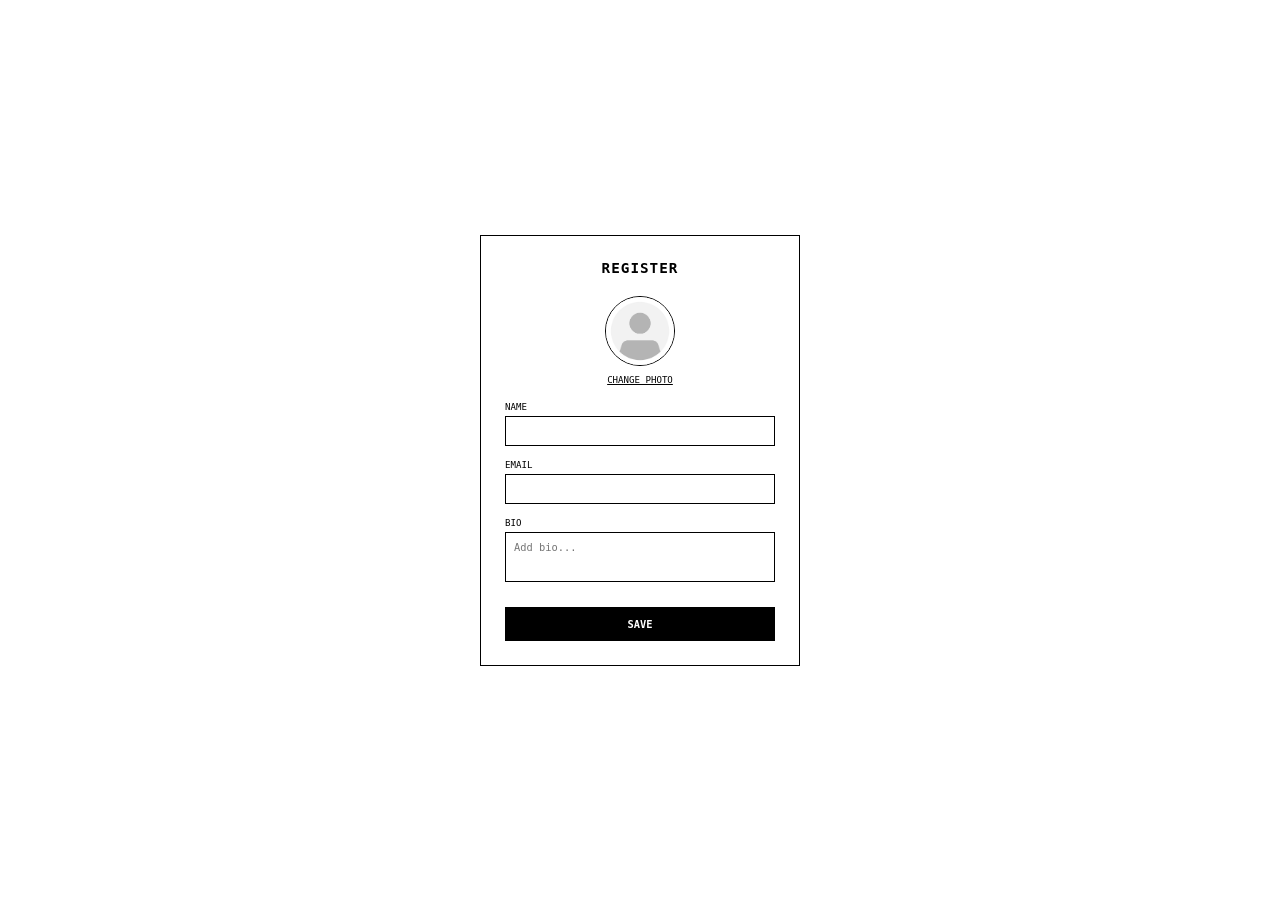
==== login.html @ 58e4475d "Created profile section, login method, and top navigator" ====
<!DOCTYPE html>
<html lang="en">

<head>
    <meta charset="UTF-8" />
    <meta name="viewport" content="width=device-width, initial-scale=1.0" />
    <title>Login</title>
    <style>
        * {
            box-sizing: border-box;
            margin: 0;
            padding: 0;
            font-family: monospace;
        }

        body {
            background: #fff;
            color: #000;
            display: flex;
            justify-content: center;
            align-items: center;
            min-height: 100vh;
            padding: 20px;
        }

        .container {
            width: 100%;
            max-width: 320px;
            border: 1px solid #000;
            padding: 24px;
        }

        h2 {
            font-size: 1.1rem;
            margin-bottom: 20px;
            text-transform: uppercase;
            letter-spacing: 1px;
            text-align: center;
        }

        .avatar-wrap {
            text-align: center;
            margin-bottom: 16px;
        }

        .avatar {
            width: 70px;
            height: 70px;
            border-radius: 50%;
            border: 1px solid #000;
            object-fit: cover;
        }

        label.file-btn {
            display: inline-block;
            margin-top: 6px;
            font-size: 0.7rem;
            text-decoration: underline;
            cursor: pointer;
        }

        input[type="file"] {
            display: none;
        }

        .field {
            margin-bottom: 14px;
        }

        .field label {
            display: block;
            font-size: 0.7rem;
            margin-bottom: 4px;
            text-transform: uppercase;
        }

        input[type="text"],
        input[type="email"],
        textarea {
            width: 100%;
            background: #fff;
            border: 1px solid #000;
            color: #000;
            padding: 8px;
            font-family: monospace;
            font-size: 0.8rem;
            outline: none;
            resize: none;
        }

        textarea {
            height: 50px;
        }

        button {
            width: 100%;
            background: #000;
            color: #fff;
            border: 1px solid #000;
            padding: 10px;
            font-family: monospace;
            font-weight: bold;
            cursor: pointer;
            text-transform: uppercase;
            margin-top: 8px;
            font-size: 0.8rem;
        }

        button:disabled {
            opacity: 0.6;
            cursor: not-allowed;
        }
    </style>
</head>

<body>

    <div class="container">
        <form id="login-form" onsubmit="handleLogin(event)">
            <h2 id="form-title">REGISTER</h2>

            <div class="avatar-wrap">
                <img id="img-preview" class="avatar" src="default-profile.png" alt="Avatar" />
                <br />
                <label for="file-input" class="file-btn">CHANGE PHOTO</label>
                <input type="file" id="file-input" accept="image/*" onchange="handleImage(event)" />
            </div>

            <div class="field">
                <label>NAME</label>
                <input type="text" id="input-name" required />
            </div>

            <div class="field">
                <label>EMAIL</label>
                <input type="email" id="input-email" required />
            </div>

            <div class="field">
                <label>BIO</label>
                <textarea id="input-bio" placeholder="Add bio..."></textarea>
            </div>

            <button type="submit" id="save-btn">SAVE</button>
        </form>
    </div>

    <script>
        let imgData = localStorage.getItem('userProfileImage') || 'default-profile.png';

        // If already registered, skip login and redirect to profile page automatically
        if (localStorage.getItem('userRegistered') === 'true') {
            window.location.href = 'profile.html';
        }

        function handleImage(e) {
            const file = e.target.files[0];
            if (!file) return;
            const reader = new FileReader();
            reader.onload = () => {
                imgData = reader.result;
                document.getElementById('img-preview').src = imgData;
            };
            reader.readAsDataURL(file);
        }

        function handleLogin(e) {
            e.preventDefault();
            const btn = document.getElementById('save-btn');
            btn.textContent = 'SAVING...';
            btn.disabled = true;

            setTimeout(() => {
                btn.textContent = 'DONE';

                localStorage.setItem('userJoinedDate', new Date().toISOString());
                localStorage.setItem('userName', document.getElementById('input-name').value.trim());
                localStorage.setItem('userEmail', document.getElementById('input-email').value.trim());
                localStorage.setItem('userBio', document.getElementById('input-bio').value.trim() || 'ADD BIO');
                localStorage.setItem('userProfileImage', imgData);
                localStorage.setItem('userRegistered', 'true');

                setTimeout(() => {
                    window.location.href = 'profile.html';
                }, 500);
            }, 1000);
        }
    </script>
</body>

</html>
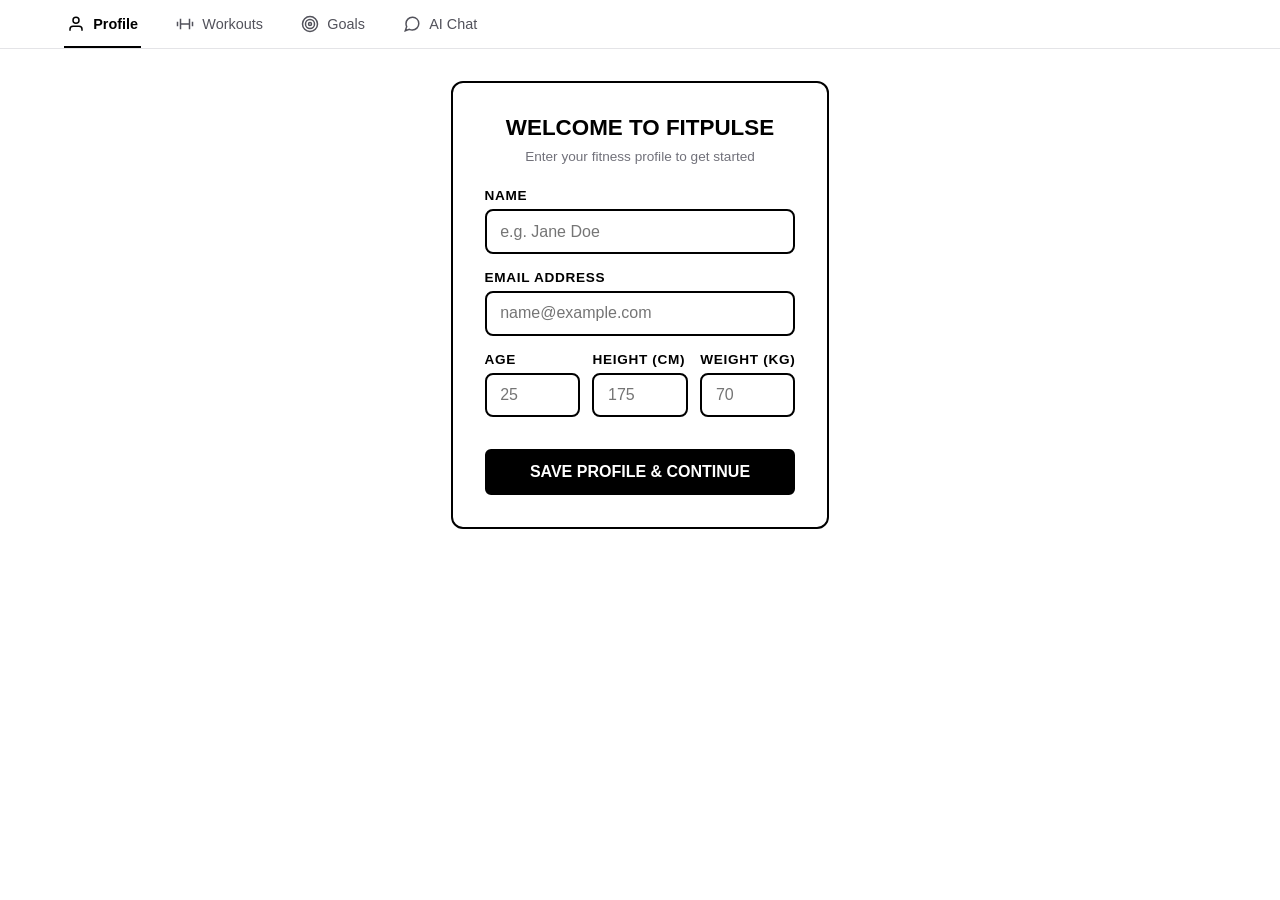
==== commit 7d623b3b: "Made my AI in a different page and gave it access to my name, age, height, weight so that it can mak" ====
--- a/login.html
+++ b/login.html
@@ -2,190 +2,15 @@
 <html lang="en">
 
 <head>
-    <meta charset="UTF-8" />
-    <meta name="viewport" content="width=device-width, initial-scale=1.0" />
-    <title>Login</title>
-    <style>
-        * {
-            box-sizing: border-box;
-            margin: 0;
-            padding: 0;
-            font-family: monospace;
-        }
-
-        body {
-            background: #fff;
-            color: #000;
-            display: flex;
-            justify-content: center;
-            align-items: center;
-            min-height: 100vh;
-            padding: 20px;
-        }
-
-        .container {
-            width: 100%;
-            max-width: 320px;
-            border: 1px solid #000;
-            padding: 24px;
-        }
-
-        h2 {
-            font-size: 1.1rem;
-            margin-bottom: 20px;
-            text-transform: uppercase;
-            letter-spacing: 1px;
-            text-align: center;
-        }
-
-        .avatar-wrap {
-            text-align: center;
-            margin-bottom: 16px;
-        }
-
-        .avatar {
-            width: 70px;
-            height: 70px;
-            border-radius: 50%;
-            border: 1px solid #000;
-            object-fit: cover;
-        }
-
-        label.file-btn {
-            display: inline-block;
-            margin-top: 6px;
-            font-size: 0.7rem;
-            text-decoration: underline;
-            cursor: pointer;
-        }
-
-        input[type="file"] {
-            display: none;
-        }
-
-        .field {
-            margin-bottom: 14px;
-        }
-
-        .field label {
-            display: block;
-            font-size: 0.7rem;
-            margin-bottom: 4px;
-            text-transform: uppercase;
-        }
-
-        input[type="text"],
-        input[type="email"],
-        textarea {
-            width: 100%;
-            background: #fff;
-            border: 1px solid #000;
-            color: #000;
-            padding: 8px;
-            font-family: monospace;
-            font-size: 0.8rem;
-            outline: none;
-            resize: none;
-        }
-
-        textarea {
-            height: 50px;
-        }
-
-        button {
-            width: 100%;
-            background: #000;
-            color: #fff;
-            border: 1px solid #000;
-            padding: 10px;
-            font-family: monospace;
-            font-weight: bold;
-            cursor: pointer;
-            text-transform: uppercase;
-            margin-top: 8px;
-            font-size: 0.8rem;
-        }
-
-        button:disabled {
-            opacity: 0.6;
-            cursor: not-allowed;
-        }
-    </style>
+    <meta charset="UTF-8">
+    <meta http-equiv="refresh" content="0; url=index.html#profile">
+    <meta name="viewport" content="width=device-width, initial-scale=1.0">
+    <title>Sign In - FitPulse</title>
 </head>
 
 <body>
-
-    <div class="container">
-        <form id="login-form" onsubmit="handleLogin(event)">
-            <h2 id="form-title">REGISTER</h2>
-
-            <div class="avatar-wrap">
-                <img id="img-preview" class="avatar" src="default-profile.png" alt="Avatar" />
-                <br />
-                <label for="file-input" class="file-btn">CHANGE PHOTO</label>
-                <input type="file" id="file-input" accept="image/*" onchange="handleImage(event)" />
-            </div>
-
-            <div class="field">
-                <label>NAME</label>
-                <input type="text" id="input-name" required />
-            </div>
-
-            <div class="field">
-                <label>EMAIL</label>
-                <input type="email" id="input-email" required />
-            </div>
-
-            <div class="field">
-                <label>BIO</label>
-                <textarea id="input-bio" placeholder="Add bio..."></textarea>
-            </div>
-
-            <button type="submit" id="save-btn">SAVE</button>
-        </form>
-    </div>
-
-    <script>
-        let imgData = localStorage.getItem('userProfileImage') || 'default-profile.png';
-
-        // If already registered, skip login and redirect to profile page automatically
-        if (localStorage.getItem('userRegistered') === 'true') {
-            window.location.href = 'profile.html';
-        }
-
-        function handleImage(e) {
-            const file = e.target.files[0];
-            if (!file) return;
-            const reader = new FileReader();
-            reader.onload = () => {
-                imgData = reader.result;
-                document.getElementById('img-preview').src = imgData;
-            };
-            reader.readAsDataURL(file);
-        }
-
-        function handleLogin(e) {
-            e.preventDefault();
-            const btn = document.getElementById('save-btn');
-            btn.textContent = 'SAVING...';
-            btn.disabled = true;
-
-            setTimeout(() => {
-                btn.textContent = 'DONE';
-
-                localStorage.setItem('userJoinedDate', new Date().toISOString());
-                localStorage.setItem('userName', document.getElementById('input-name').value.trim());
-                localStorage.setItem('userEmail', document.getElementById('input-email').value.trim());
-                localStorage.setItem('userBio', document.getElementById('input-bio').value.trim() || 'ADD BIO');
-                localStorage.setItem('userProfileImage', imgData);
-                localStorage.setItem('userRegistered', 'true');
-
-                setTimeout(() => {
-                    window.location.href = 'profile.html';
-                }, 500);
-            }, 1000);
-        }
-    </script>
+    <p>Opening your FitPulse profile. <a href="index.html#profile">Continue to FitPulse</a></p>
+    <script>window.location.replace('index.html#profile');</script>
 </body>
 
-</html>+</html>
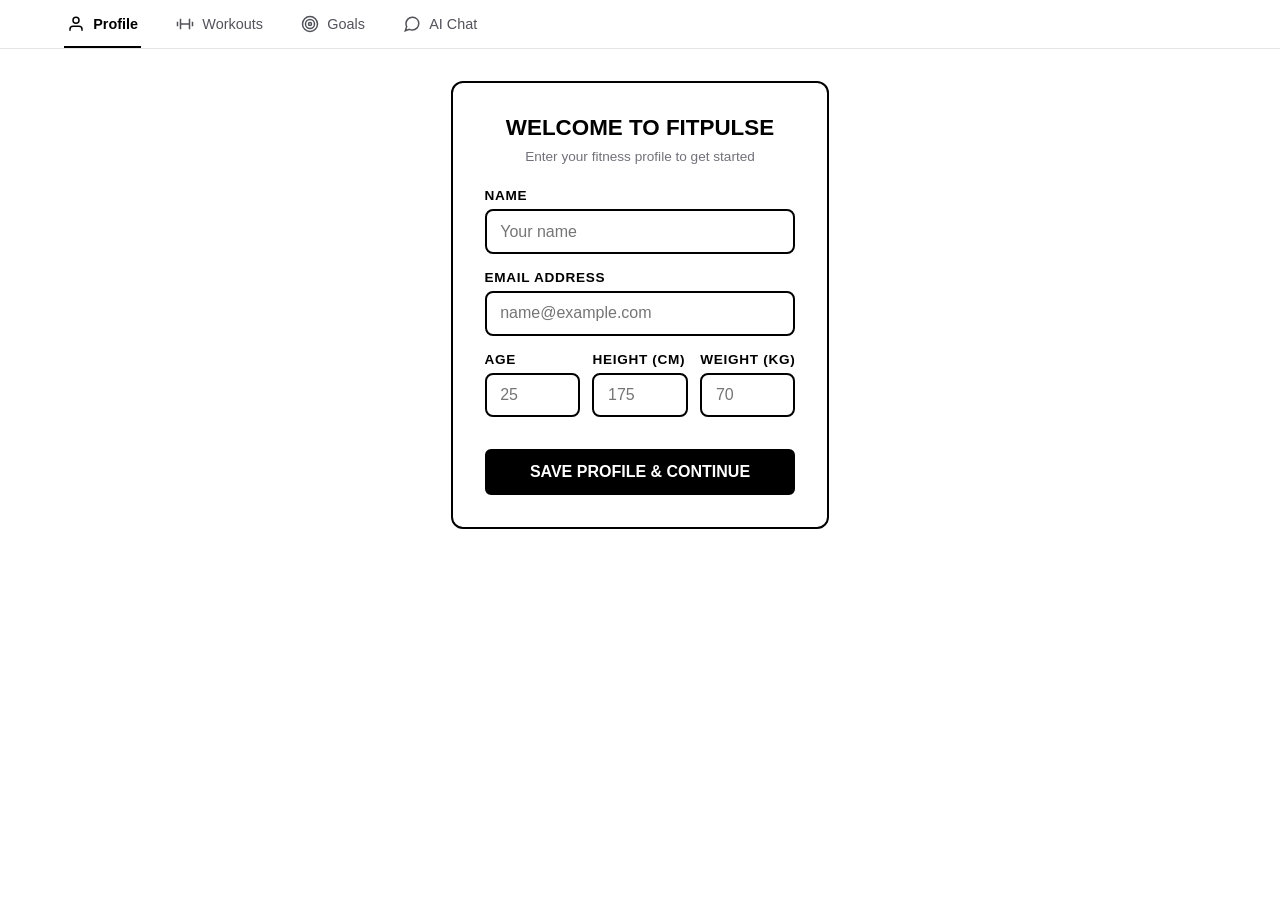
==== commit e94f5f30: "Gave some final touch and finished the project." ====
--- a/login.html
+++ b/login.html
@@ -13,4 +13,4 @@
     <script>window.location.replace('index.html#profile');</script>
 </body>
 
-</html>
+</html>
